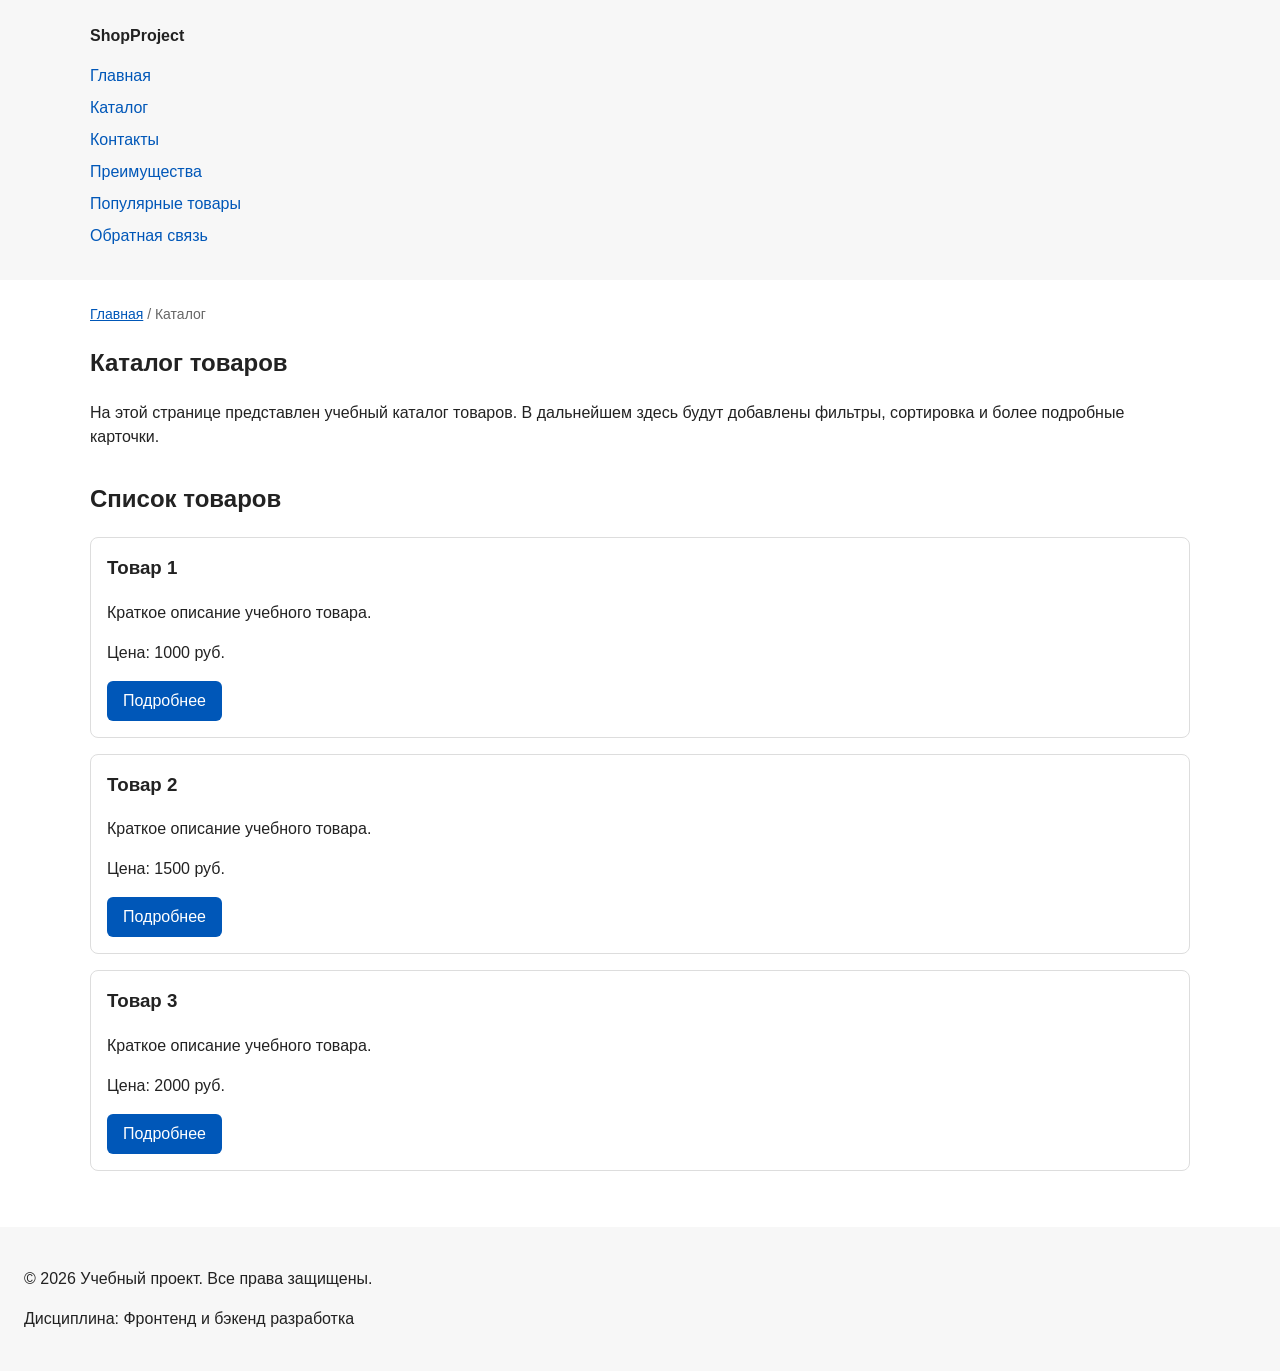
==== catalog.html @ 66f661e6 "feat: add multi-page structure navigation and anchors" ====
<!DOCTYPE html>
<html lang="ru">
<head>
  <meta charset="UTF-8">
  <meta name="viewport" content="width=device-width, initial-scale=1.0">
  <meta name="description" content="Каталог товаров учебного интернет-магазина.">
  <title>Каталог товаров — Учебный интернет-магазин</title>
  <link rel="stylesheet" href="css/style.css">
</head>
<body>
  <header>
    <div class="site-header">
      <a class="site-logo" href="index.html">ShopProject</a>

      <nav class="site-nav" aria-label="Основная навигация">
        <ul class="site-nav__list">
          <li><a href="index.html">Главная</a></li>
          <li><a href="catalog.html">Каталог</a></li>
          <li><a href="contacts.html">Контакты</a></li>
          <li><a href="index.html#advantages">Преимущества</a></li>
          <li><a href="index.html#popular">Популярные товары</a></li>
          <li><a href="index.html#contacts">Обратная связь</a></li>
        </ul>
      </nav>
    </div>
  </header>

  <main>
    <nav class="breadcrumbs" aria-label="Хлебные крошки">
      <a href="index.html">Главная</a>
      <span>Каталог</span>
    </nav>

    <section class="section">
      <h1>Каталог товаров</h1>
      <p>
        На этой странице представлен учебный каталог товаров.
        В дальнейшем здесь будут добавлены фильтры, сортировка и более
        подробные карточки.
      </p>
    </section>

    <section class="section">
      <h2>Список товаров</h2>

      <article class="product-card">
        <h3>Товар 1</h3>
        <p>Краткое описание учебного товара.</p>
        <p>Цена: 1000 руб.</p>
        <a class="button" href="index.html#popular">Подробнее</a>
      </article>

      <article class="product-card">
        <h3>Товар 2</h3>
        <p>Краткое описание учебного товара.</p>
        <p>Цена: 1500 руб.</p>
        <a class="button" href="index.html#popular">Подробнее</a>
      </article>

      <article class="product-card">
        <h3>Товар 3</h3>
        <p>Краткое описание учебного товара.</p>
        <p>Цена: 2000 руб.</p>
        <a class="button" href="index.html#popular">Подробнее</a>
      </article>
    </section>
  </main>

  <footer>
    <p>&copy; 2026 Учебный проект. Все права защищены.</p>
    <p>Дисциплина: Фронтенд и бэкенд разработка</p>
  </footer>
</body>
</html>
---- css/style.css ----
/* ===============================
   1. Переменные проекта
   =============================== */

:root {
    /* Основные цвета проекта */
    --color-bg: #ffffff;
    --color-text: #222222;
    --color-muted: #666666;
    --color-primary: #0057b8;
    --color-primary-dark: #003f86;
    --color-border: #dddddd;
    --color-surface: #f7f7f7;
    --color-surface-accent: #eef5ff;
    --color-danger: #b00020;
    --color-success: #168a2f;
    --color-success-bg: #eefaf0;
    --color-white: #ffffff;

    /* Отступы */
    --space-xs: 4px;
    --space-sm: 8px;
    --space-md: 16px;
    --space-lg: 24px;
    --space-xl: 32px;

    /* Скругления */
    --radius-sm: 6px;
    --radius-md: 8px;
    --radius-lg: 12px;

    /* Размеры */
    --container-width: 1100px;
}


/* ===============================
   2. Базовые стили
   =============================== */

* {
    box-sizing: border-box;
}

body {
    margin: 0;
    font-family: Arial, sans-serif;
    line-height: 1.5;
    color: var(--color-text);
    background-color: var(--color-bg);
}

header,
main,
footer {
    padding: var(--space-lg);
}

header {
    background-color: var(--color-surface);
}

footer {
    background-color: var(--color-surface);
}

section {
    margin-bottom: var(--space-lg);
}

section h2 {
    margin-top: 0;
}


/* ===============================
   3. Общие элементы интерфейса
   =============================== */

a {
    color: var(--color-primary);
}

a:hover {
    color: var(--color-primary-dark);
}

a:focus-visible {
    outline: 2px solid var(--color-primary);
    outline-offset: 3px;
}

.site-header {
    max-width: var(--container-width);
    margin: 0 auto;
}

.site-logo {
    font-weight: bold;
    text-decoration: none;
    color: var(--color-text);
}

.site-nav__list {
    padding: 0;
    margin: var(--space-md) 0 0;
    list-style: none;
}

.site-nav__list li {
    margin-bottom: var(--space-sm);
}

.site-nav__list a {
    color: var(--color-primary);
    text-decoration: none;
}

.site-nav__list a:hover {
    text-decoration: underline;
}

.button {
    display: inline-block;
    padding: var(--space-sm) var(--space-md);
    color: var(--color-white);
    background-color: var(--color-primary);
    text-decoration: none;
    border: none;
    border-radius: var(--radius-sm);
    cursor: pointer;
}

.button:hover {
    background-color: var(--color-primary-dark);
}

.button:focus-visible {
    outline: 2px solid var(--color-primary);
    outline-offset: 3px;
}

.button:disabled {
    opacity: 0.6;
    cursor: not-allowed;
}


/* ===============================
   4. Компоненты страницы
   =============================== */

.hero {
    max-width: var(--container-width);
    margin: 0 auto var(--space-xl);
    padding: var(--space-xl) var(--space-lg);
    background-color: var(--color-surface-accent);
    border-radius: var(--radius-lg);
}

.section {
    max-width: var(--container-width);
    margin: 0 auto var(--space-xl);
}

.section h2 {
    margin-top: 0;
}

.product-card {
    margin-bottom: var(--space-md);
    padding: var(--space-md);
    border: 1px solid var(--color-border);
    border-radius: var(--radius-md);
    background-color: var(--color-bg);
}

.product-card:hover {
    border-color: var(--color-primary);
}

.product-card h3 {
    margin-top: 0;
}

.aside-info {
    max-width: var(--container-width);
    margin: 0 auto var(--space-xl);
    padding: var(--space-md);
    border-left: 4px solid var(--color-primary);
    background-color: var(--color-surface);
}

.success-message {
    max-width: var(--container-width);
    margin: var(--space-lg) auto;
    padding: var(--space-md);
    border-left: 4px solid var(--color-success);
    background-color: var(--color-success-bg);
}


/* ===============================
   5. Форма и модальное окно
   =============================== */

.order-dialog {
    width: min(100% - 32px, 560px);
    padding: var(--space-lg);
    border: none;
    border-radius: var(--radius-lg);
}

.order-dialog::backdrop {
    background-color: rgba(0, 0, 0, 0.5);
}

.form-field {
    margin-bottom: var(--space-md);
}

.form-field label {
    display: block;
    margin-bottom: var(--space-xs);
}

.form-field input,
.form-field select,
.form-field textarea {
    width: 100%;
    padding: 10px 12px;
    border: 1px solid var(--color-border);
    border-radius: var(--radius-sm);
    font: inherit;
}

.form-field input[type="checkbox"] {
    width: auto;
}

.form-field small {
    display: block;
    margin-top: var(--space-xs);
    color: var(--color-muted);
}

.form-field input:hover,
.form-field select:hover,
.form-field textarea:hover {
    border-color: var(--color-primary);
}

.form-field input:focus-visible,
.form-field select:focus-visible,
.form-field textarea:focus-visible,
.form-actions button:focus-visible {
    outline: 2px solid var(--color-primary);
    outline-offset: 3px;
}

[aria-invalid="true"] {
    border-color: var(--color-danger);
}

.form-actions {
    display: flex;
    gap: var(--space-sm);
    margin-top: var(--space-lg);
}

.breadcrumbs {
  max-width: var(--container-width);
  margin: 0 auto var(--space-md);
  font-size: 14px;
  color: var(--color-muted);
}

.breadcrumbs a {
  color: var(--color-primary);
}

.breadcrumbs span::before {
  content: " / ";
  color: var(--color-muted);
}

html {
  scroll-behavior: smooth;
}

:target {
  outline: 2px dashed var(--color-primary);
  outline-offset: 4px;
}
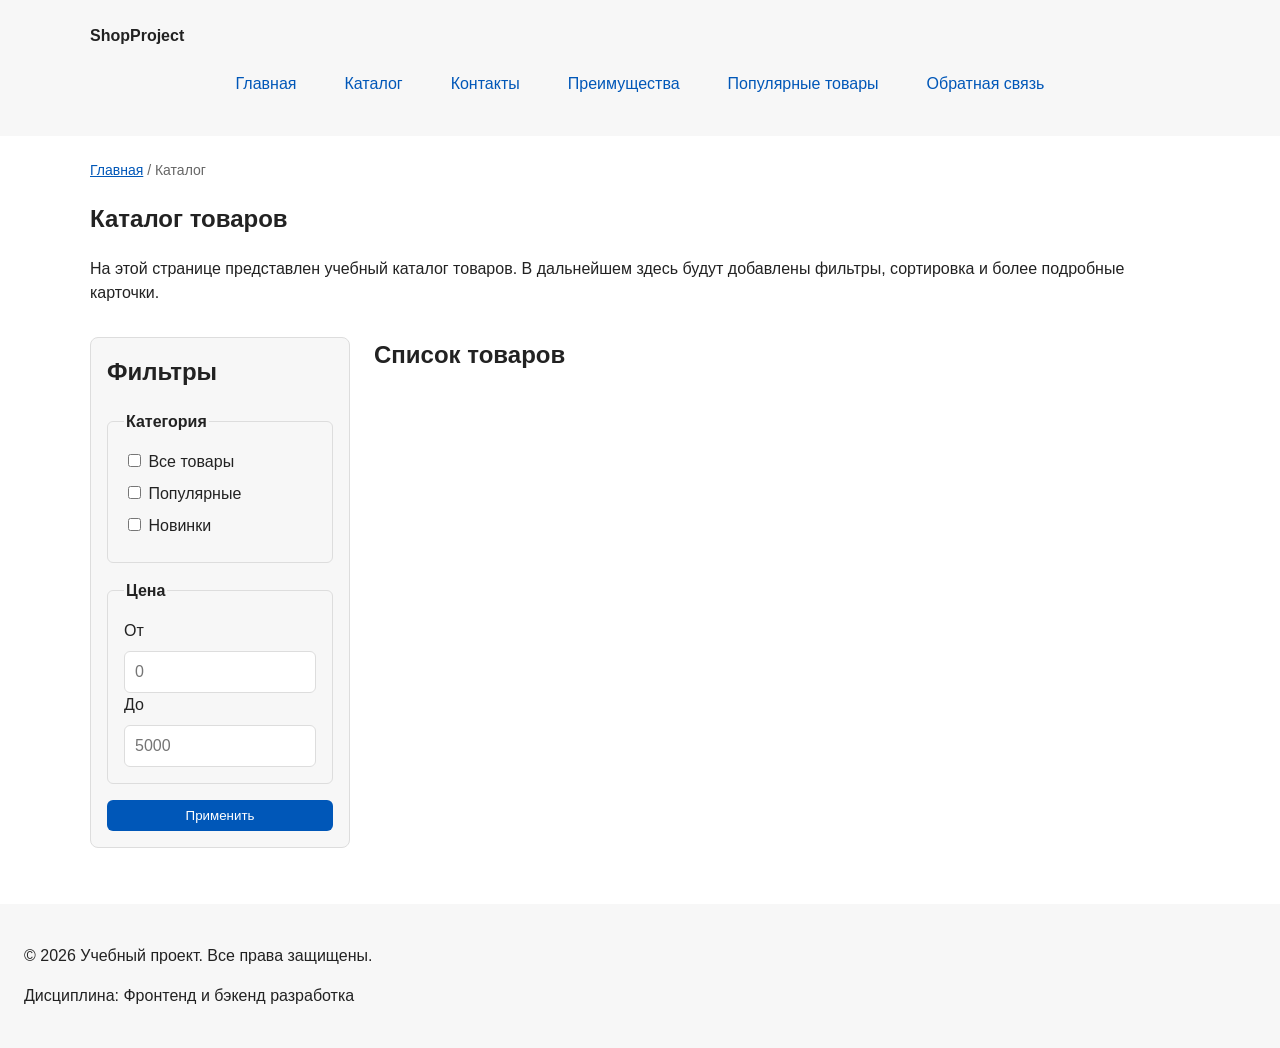
==== commit 23d0183f: "feat: add flex navigation and grid catalog layout" ====
--- a/catalog.html
+++ b/catalog.html
@@ -40,30 +40,53 @@
       </p>
     </section>
 
-    <section class="section">
-      <h2>Список товаров</h2>
+   <section class="catalog-layout">
+  <aside class="catalog-filters">
+    <h2>Фильтры</h2>
 
-      <article class="product-card">
-        <h3>Товар 1</h3>
-        <p>Краткое описание учебного товара.</p>
-        <p>Цена: 1000 руб.</p>
-        <a class="button" href="index.html#popular">Подробнее</a>
-      </article>
+    <form class="filters-form" action="#" method="get">
+      <fieldset>
+        <legend>Категория</legend>
 
-      <article class="product-card">
-        <h3>Товар 2</h3>
-        <p>Краткое описание учебного товара.</p>
-        <p>Цена: 1500 руб.</p>
-        <a class="button" href="index.html#popular">Подробнее</a>
-      </article>
+        <label>
+          <input type="checkbox" name="category" value="all">
+          Все товары
+        </label>
 
-      <article class="product-card">
-        <h3>Товар 3</h3>
-        <p>Краткое описание учебного товара.</p>
-        <p>Цена: 2000 руб.</p>
-        <a class="button" href="index.html#popular">Подробнее</a>
-      </article>
-    </section>
+        <label>
+          <input type="checkbox" name="category" value="popular">
+          Популярные
+        </label>
+
+        <label>
+          <input type="checkbox" name="category" value="new">
+          Новинки
+        </label>
+      </fieldset>
+
+      <fieldset>
+        <legend>Цена</legend>
+
+        <label for="price-from">От</label>
+        <input id="price-from" name="price-from" type="number" min="0" placeholder="0">
+
+        <label for="price-to">До</label>
+        <input id="price-to" name="price-to" type="number" min="0" placeholder="5000">
+      </fieldset>
+
+      <button class="button" type="submit">Применить</button>
+    </form>
+  </aside>
+
+  <section class="catalog-products">
+    <h2>Список товаров</h2>
+
+    <div class="products-grid">
+      <!-- Карточки товаров -->
+    </div>
+  </section>
+</section>
+
   </main>
 
   <footer>
--- a/css/style.css
+++ b/css/style.css
@@ -102,23 +102,35 @@
 }
 
 .site-nav__list {
-    padding: 0;
-    margin: var(--space-md) 0 0;
-    list-style: none;
-}
+  display: flex;
+  flex-wrap: wrap;
+  justify-content: center;
+  align-items: center;
+  gap: var(--space-md);
+  padding: 0;
+  margin: var(--space-md) 0 0;
+  list-style: none;
+}
+
 
 .site-nav__list li {
     margin-bottom: var(--space-sm);
 }
 
 .site-nav__list a {
-    color: var(--color-primary);
-    text-decoration: none;
-}
+  display: inline-block;
+  padding: var(--space-sm) var(--space-md);
+  color: var(--color-primary);
+  text-decoration: none;
+  border-radius: var(--radius-sm);
+}
+
 
 .site-nav__list a:hover {
-    text-decoration: underline;
-}
+  color: var(--color-white);
+  background-color: var(--color-primary);
+}
+
 
 .button {
     display: inline-block;
@@ -168,12 +180,21 @@
 }
 
 .product-card {
-    margin-bottom: var(--space-md);
-    padding: var(--space-md);
-    border: 1px solid var(--color-border);
-    border-radius: var(--radius-md);
-    background-color: var(--color-bg);
-}
+  display: flex;
+  flex-direction: column;
+  gap: var(--space-sm);
+  margin-bottom: 0;
+  padding: var(--space-md);
+  border: 1px solid var(--color-border);
+  border-radius: var(--radius-md);
+  background-color: var(--color-bg);
+}
+
+.product-card .button {
+  margin-top: auto;
+  align-self: flex-start;
+}
+
 
 .product-card:hover {
     border-color: var(--color-primary);
@@ -292,3 +313,59 @@
   outline: 2px dashed var(--color-primary);
   outline-offset: 4px;
 }
+
+.products-grid {
+  display: grid;
+  grid-template-columns: repeat(3, 1fr);
+  gap: var(--space-lg);
+}
+
+.catalog-layout {
+  max-width: var(--container-width);
+  margin: 0 auto var(--space-xl);
+  display: grid;
+  grid-template-columns: 260px 1fr;
+  grid-template-areas: "filters products";
+  gap: var(--space-lg);
+}
+
+.catalog-filters {
+  grid-area: filters;
+  padding: var(--space-md);
+  border: 1px solid var(--color-border);
+  border-radius: var(--radius-md);
+  background-color: var(--color-surface);
+}
+
+.catalog-products {
+  grid-area: products;
+}
+
+.filters-form {
+  display: grid;
+  gap: var(--space-md);
+}
+
+.filters-form fieldset {
+  margin: 0;
+  padding: var(--space-md);
+  border: 1px solid var(--color-border);
+  border-radius: var(--radius-sm);
+}
+
+.filters-form legend {
+  font-weight: 700;
+}
+
+.filters-form label {
+  display: block;
+  margin-bottom: var(--space-sm);
+}
+
+.filters-form input[type="number"] {
+  width: 100%;
+  padding: 8px 10px;
+  border: 1px solid var(--color-border);
+  border-radius: var(--radius-sm);
+  font: inherit;
+}
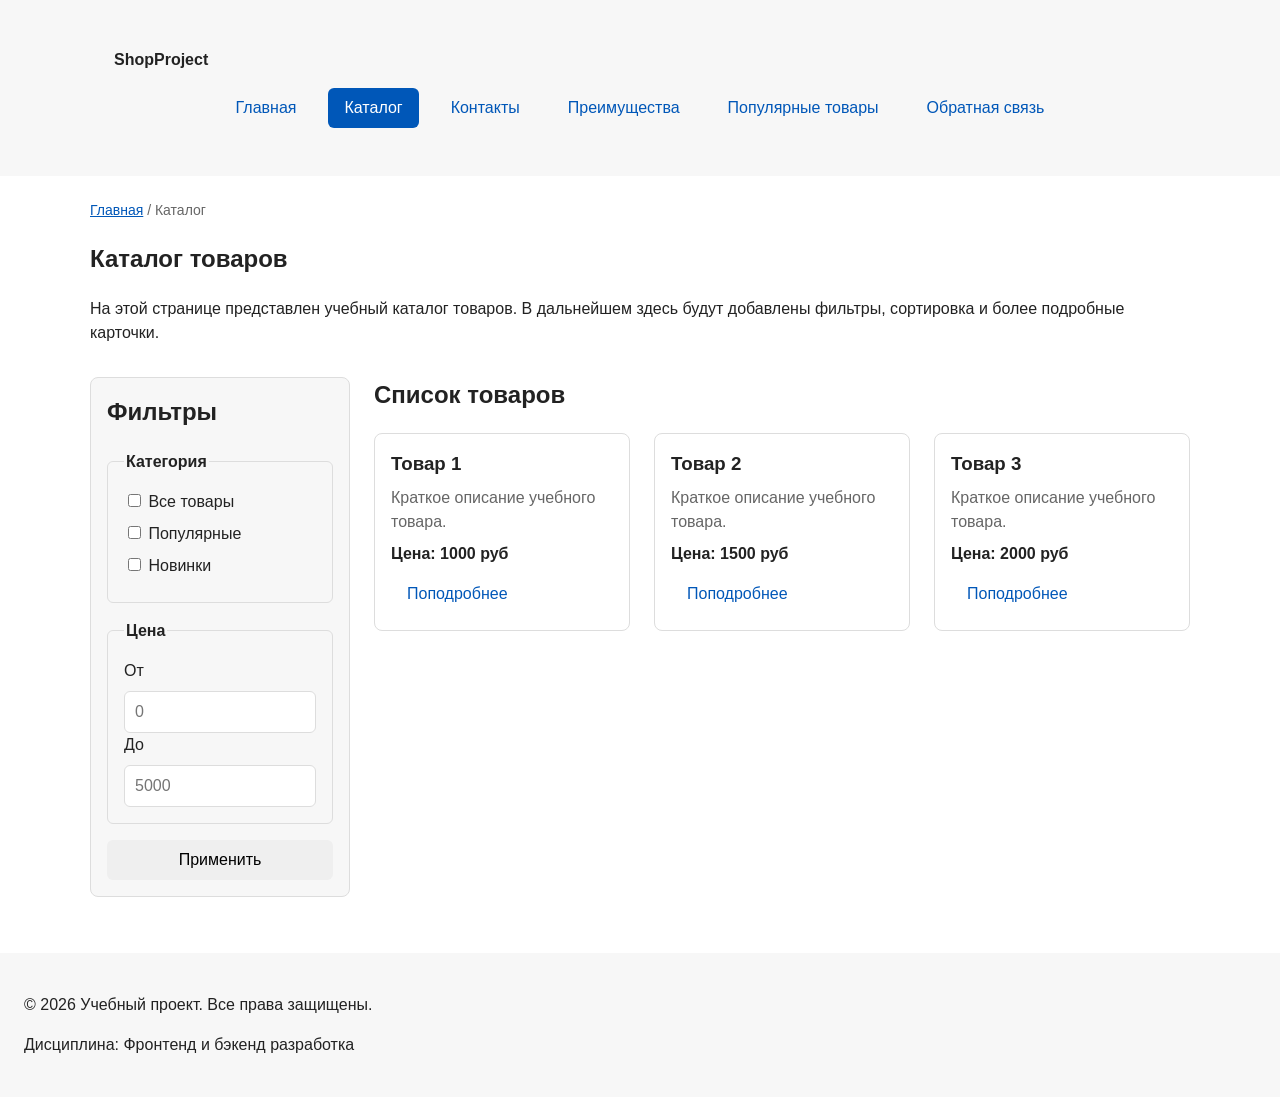
==== commit 0541fc9b: "refactor: apply BEM naming to CSS classes" ====
--- a/catalog.html
+++ b/catalog.html
@@ -8,27 +8,43 @@
   <link rel="stylesheet" href="css/style.css">
 </head>
 <body>
-  <header>
-    <div class="site-header">
-      <a class="site-logo" href="index.html">ShopProject</a>
+    <header class="site-header">
+        <div class="site-header__inner">
 
-      <nav class="site-nav" aria-label="Основная навигация">
-        <ul class="site-nav__list">
-          <li><a href="index.html">Главная</a></li>
-          <li><a href="catalog.html">Каталог</a></li>
-          <li><a href="contacts.html">Контакты</a></li>
-          <li><a href="index.html#advantages">Преимущества</a></li>
-          <li><a href="index.html#popular">Популярные товары</a></li>
-          <li><a href="index.html#contacts">Обратная связь</a></li>
-        </ul>
-      </nav>
-    </div>
-  </header>
+            <a class="site-header__logo" href="index.html">
+                ShopProject
+            </a>
+
+            <nav class="site-nav" aria-label="Основная навигация">
+                <ul class="site-nav__list">
+                    <li class="site-nav__item">
+                        <a class="site-nav__link" href="index.html">Главная</a>
+                    </li>
+                    <li class="site-nav__item">
+                        <a class="site-nav__link site-nav__link--active" href="catalog.html">Каталог</a>
+                    </li>
+                    <li class="site-nav__item">
+                        <a class="site-nav__link" href="contacts.html">Контакты</a>
+                    </li>
+                    <li class="site-nav__item">
+                        <a class="site-nav__link" href="index.html#advantages">Преимущества</a>
+                    </li>
+                    <li class="site-nav__item">
+                        <a class="site-nav__link" href="index.html#popular">Популярные товары</a>
+                    </li>
+                    <li class="site-nav__item">
+                        <a class="site-nav__link" href="index.html#contacts">Обратная связь</a>
+                    </li>
+                </ul>
+            </nav>
+
+        </div>
+    </header>
 
   <main>
     <nav class="breadcrumbs" aria-label="Хлебные крошки">
-      <a href="index.html">Главная</a>
-      <span>Каталог</span>
+      <a class="breadcrumbs__link" href="index.html">Главная</a>
+      <span class="breadcrumbs__current">Каталог</span>
     </nav>
 
     <section class="section">
@@ -45,33 +61,33 @@
     <h2>Фильтры</h2>
 
     <form class="filters-form" action="#" method="get">
-      <fieldset>
-        <legend>Категория</legend>
+      <fieldset class="filters-form__fieldset">
+        <legend class="filters-form__legend">Категория</legend>
 
-        <label>
+        <label class="filters-form__label">
           <input type="checkbox" name="category" value="all">
           Все товары
         </label>
 
-        <label>
+        <label class="filters-form__label">
           <input type="checkbox" name="category" value="popular">
           Популярные
         </label>
 
-        <label>
+        <label class="filters-form__label">
           <input type="checkbox" name="category" value="new">
           Новинки
         </label>
       </fieldset>
 
-      <fieldset>
-        <legend>Цена</legend>
+      <fieldset class="filters-form__fieldset">
+        <legend class="filters-form__legend">Цена</legend>
 
-        <label for="price-from">От</label>
-        <input id="price-from" name="price-from" type="number" min="0" placeholder="0">
+        <label class="filters-form__label" for="price-from">От</label>
+        <input class="filters-form__input" id="price-from" name="price-from" type="number" min="0" placeholder="0">
 
-        <label for="price-to">До</label>
-        <input id="price-to" name="price-to" type="number" min="0" placeholder="5000">
+        <label class="filters-form__label" for="price-to">До</label>
+        <input class="filters-form__input" id="price-to" name="price-to" type="number" min="0" placeholder="5000">
       </fieldset>
 
       <button class="button" type="submit">Применить</button>
@@ -80,9 +96,25 @@
 
   <section class="catalog-products">
     <h2>Список товаров</h2>
-
     <div class="products-grid">
-      <!-- Карточки товаров -->
+      <article class="product-card">
+        <h3 class="product-card__title">Товар 1</h3>
+        <p class="product-card__description">Краткое описание учебного товара.</p>
+        <p class="product-card__price">Цена: 1000 руб</p>
+        <a class="button product-card__button" href="index.html#popular">Поподробнее</a>
+      </article>
+      <article class="product-card">
+        <h3 class="product-card__title">Товар 2</h3>
+        <p class="product-card__description">Краткое описание учебного товара.</p>
+        <p class="product-card__price">Цена: 1500 руб</p>
+        <a class="button product-card__button" href="index.html#popular">Поподробнее</a>
+      </article>
+      <article class="product-card">
+        <h3 class="product-card__title">Товар 3</h3>
+        <p class="product-card__description">Краткое описание учебного товара.</p>
+        <p class="product-card__price">Цена: 2000 руб</p>
+        <a class="button product-card__button" href="index.html#popular">Поподробнее</a>
+      </article>
     </div>
   </section>
 </section>
--- a/css/style.css
+++ b/css/style.css
@@ -12,7 +12,6 @@
     --color-border: #dddddd;
     --color-surface: #f7f7f7;
     --color-surface-accent: #eef5ff;
-    --color-danger: #b00020;
     --color-success: #168a2f;
     --color-success-bg: #eefaf0;
     --color-white: #ffffff;
@@ -91,14 +90,19 @@
 }
 
 .site-header {
-    max-width: var(--container-width);
-    margin: 0 auto;
-}
-
-.site-logo {
-    font-weight: bold;
-    text-decoration: none;
-    color: var(--color-text);
+  background-color: var(--color-surface);
+}
+
+.site-header__inner {
+  max-width: var(--container-width);
+  margin: 0 auto;
+  padding: var(--space-lg);
+}
+
+.site-header__logo {
+  font-weight: 700;
+  color: var(--color-text);
+  text-decoration: none;
 }
 
 .site-nav__list {
@@ -112,12 +116,7 @@
   list-style: none;
 }
 
-
-.site-nav__list li {
-    margin-bottom: var(--space-sm);
-}
-
-.site-nav__list a {
+.site-nav__link {
   display: inline-block;
   padding: var(--space-sm) var(--space-md);
   color: var(--color-primary);
@@ -125,36 +124,60 @@
   border-radius: var(--radius-sm);
 }
 
-
-.site-nav__list a:hover {
+.site-nav__link:hover {
   color: var(--color-white);
   background-color: var(--color-primary);
 }
 
+.site-nav__link:focus-visible {
+  outline: 2px solid var(--color-primary);
+  outline-offset: 3px;
+}
+
+.site-nav__link--active {
+  color: var(--color-white);
+  background-color: var(--color-primary);
+}
+
 
 .button {
-    display: inline-block;
-    padding: var(--space-sm) var(--space-md);
-    color: var(--color-white);
-    background-color: var(--color-primary);
-    text-decoration: none;
-    border: none;
-    border-radius: var(--radius-sm);
-    cursor: pointer;
-}
-
-.button:hover {
-    background-color: var(--color-primary-dark);
+  display: inline-block;
+  padding: var(--space-sm) var(--space-md);
+  border: none;
+  border-radius: var(--radius-sm);
+  font: inherit;
+  text-decoration: none;
+  cursor: pointer;
+}
+
+.button--primary {
+  color: var(--color-white);
+  background-color: var(--color-primary);
+}
+
+.button--primary:hover {
+  background-color: var(--color-primary-dark);
+}
+
+.button--secondary {
+  color: var(--color-primary);
+  background-color: transparent;
+  border: 1px solid var(--color-primary);
+}
+
+.button--secondary:hover {
+  color: var(--color-white);
+  background-color: var(--color-primary);
 }
 
 .button:focus-visible {
-    outline: 2px solid var(--color-primary);
-    outline-offset: 3px;
+  outline: 2px solid var(--color-primary);
+  outline-offset: 3px;
 }
 
 .button:disabled {
-    opacity: 0.6;
-    cursor: not-allowed;
+  opacity: 0.6;
+  cursor: not-allowed;
 }
 
 
@@ -183,25 +206,38 @@
   display: flex;
   flex-direction: column;
   gap: var(--space-sm);
-  margin-bottom: 0;
   padding: var(--space-md);
   border: 1px solid var(--color-border);
   border-radius: var(--radius-md);
   background-color: var(--color-bg);
 }
 
-.product-card .button {
+.product-card:hover {
+  border-color: var(--color-primary);
+}
+
+.product-card--featured {
+  border-color: var(--color-primary);
+}
+
+.product-card__title {
+  margin: 0;
+  color: var(--color-text);
+}
+
+.product-card__description {
+  margin: 0;
+  color: var(--color-muted);
+}
+
+.product-card__price {
+  margin: 0;
+  font-weight: 700;
+}
+
+.product-card__button {
   margin-top: auto;
   align-self: flex-start;
-}
-
-
-.product-card:hover {
-    border-color: var(--color-primary);
-}
-
-.product-card h3 {
-    margin-top: 0;
 }
 
 .aside-info {
@@ -224,69 +260,51 @@
 /* ===============================
    5. Форма и модальное окно
    =============================== */
-
 .order-dialog {
-    width: min(100% - 32px, 560px);
-    padding: var(--space-lg);
-    border: none;
-    border-radius: var(--radius-lg);
+  width: min(100% - 32px, 560px);
+  padding: var(--space-lg);
+  border: none;
+  border-radius: var(--radius-lg);
 }
 
 .order-dialog::backdrop {
-    background-color: rgba(0, 0, 0, 0.5);
-}
-
-.form-field {
-    margin-bottom: var(--space-md);
-}
-
-.form-field label {
-    display: block;
-    margin-bottom: var(--space-xs);
-}
-
-.form-field input,
-.form-field select,
-.form-field textarea {
-    width: 100%;
-    padding: 10px 12px;
-    border: 1px solid var(--color-border);
-    border-radius: var(--radius-sm);
-    font: inherit;
-}
-
-.form-field input[type="checkbox"] {
-    width: auto;
-}
-
-.form-field small {
-    display: block;
-    margin-top: var(--space-xs);
-    color: var(--color-muted);
-}
-
-.form-field input:hover,
-.form-field select:hover,
-.form-field textarea:hover {
-    border-color: var(--color-primary);
-}
-
-.form-field input:focus-visible,
-.form-field select:focus-visible,
-.form-field textarea:focus-visible,
-.form-actions button:focus-visible {
-    outline: 2px solid var(--color-primary);
-    outline-offset: 3px;
-}
-
-[aria-invalid="true"] {
-    border-color: var(--color-danger);
-}
-
-.form-actions {
-    display: flex;
-    gap: var(--space-sm);
-    margin-top: var(--space-lg);
+  background-color: rgba(0, 0, 0, 0.5);
+}
+
+.order-dialog__title {
+  margin-top: 0;
+}
+
+.order-form__field {
+  margin-bottom: var(--space-md);
+}
+
+.order-form__label {
+  display: block;
+  margin-bottom: var(--space-xs);
+}
+
+.order-form__input {
+  width: 100%;
+  padding: 10px 12px;
+  border: 1px solid var(--color-border);
+  border-radius: var(--radius-sm);
+  font: inherit;
+}
+
+.order-form__input:hover {
+  border-color: var(--color-primary);
+}
+
+.order-form__input:focus-visible {
+  outline: 2px solid var(--color-primary);
+  outline-offset: 3px;
+}
+
+.order-form__actions {
+  display: flex;
+  gap: var(--space-md);
+  margin-top: var(--space-lg);
 }
 
 .breadcrumbs {
@@ -296,11 +314,11 @@
   color: var(--color-muted);
 }
 
-.breadcrumbs a {
+.breadcrumbs__link {
   color: var(--color-primary);
 }
 
-.breadcrumbs span::before {
+.breadcrumbs__current::before {
   content: " / ";
   color: var(--color-muted);
 }
@@ -346,23 +364,23 @@
   gap: var(--space-md);
 }
 
-.filters-form fieldset {
+.filters-form__fieldset {
   margin: 0;
   padding: var(--space-md);
   border: 1px solid var(--color-border);
   border-radius: var(--radius-sm);
 }
 
-.filters-form legend {
+.filters-form__legend {
   font-weight: 700;
 }
 
-.filters-form label {
+.filters-form__label {
   display: block;
   margin-bottom: var(--space-sm);
 }
 
-.filters-form input[type="number"] {
+.filters-form__input {
   width: 100%;
   padding: 8px 10px;
   border: 1px solid var(--color-border);
